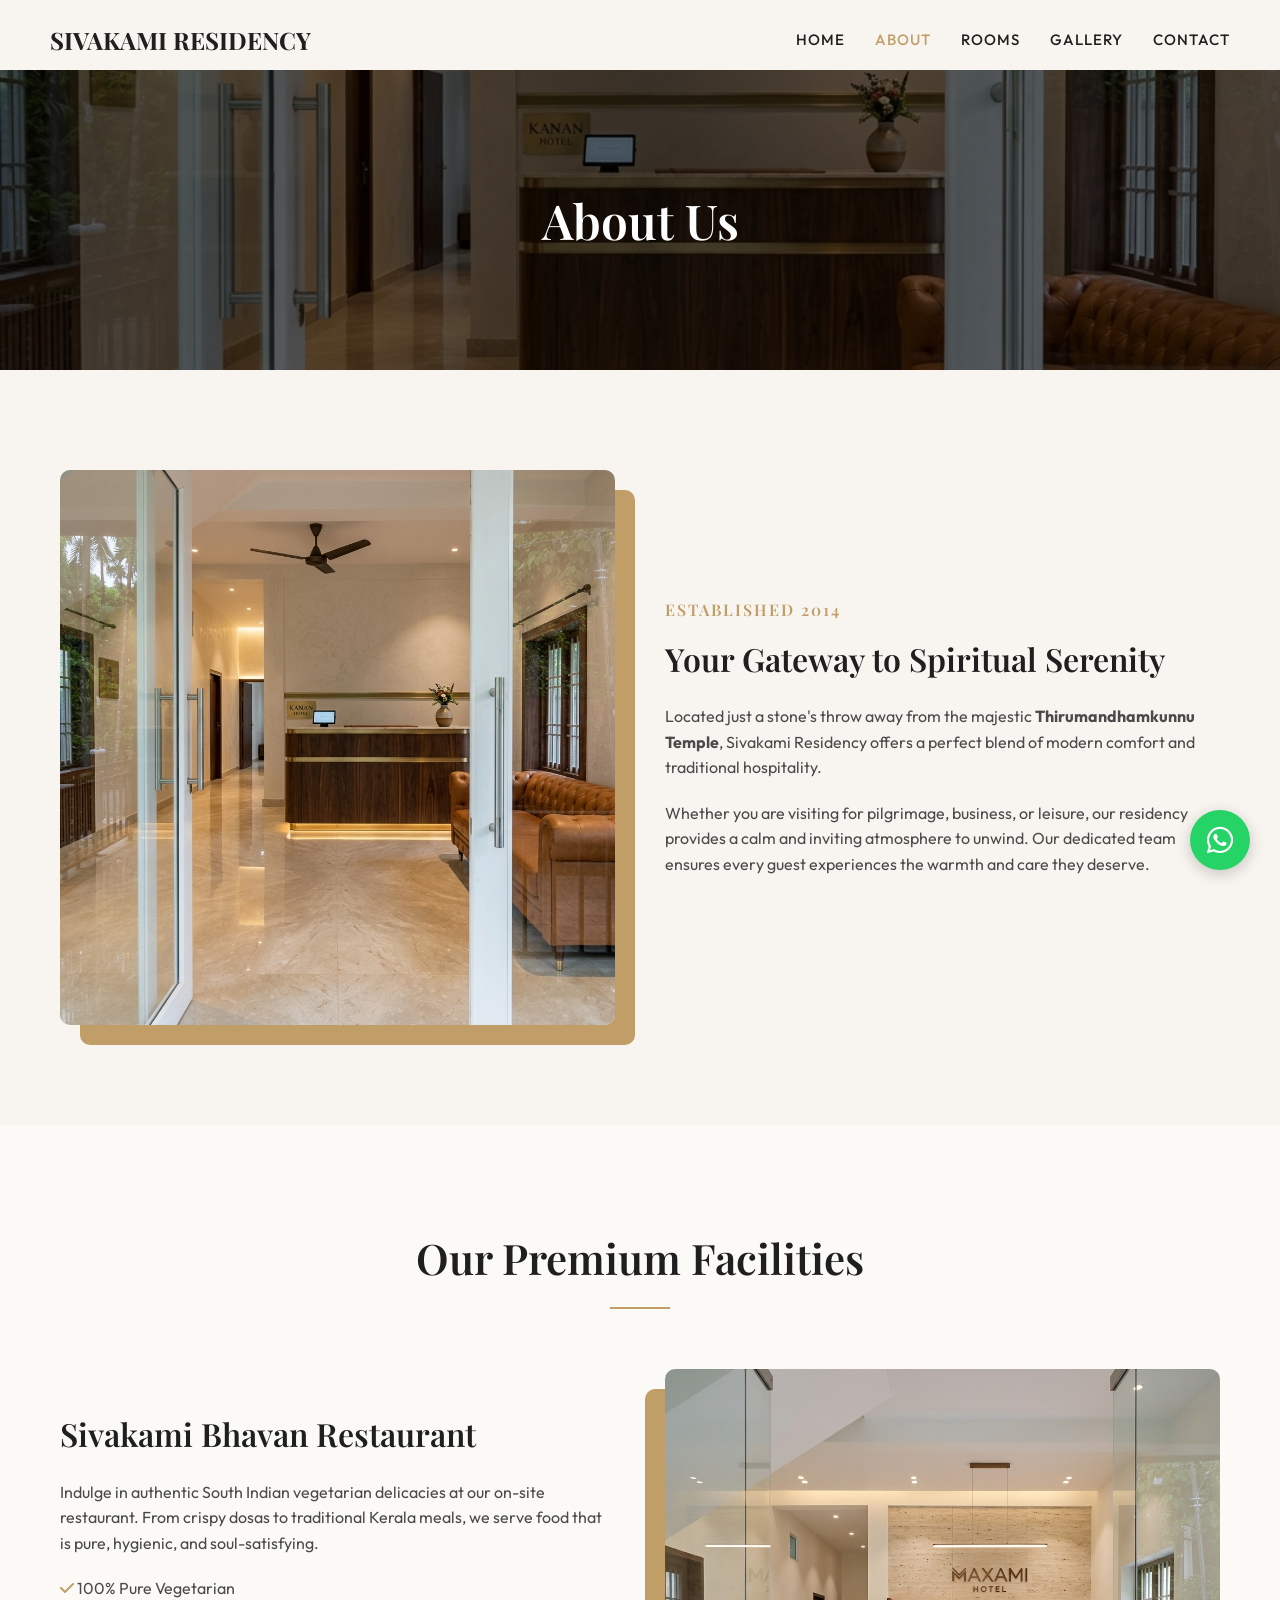
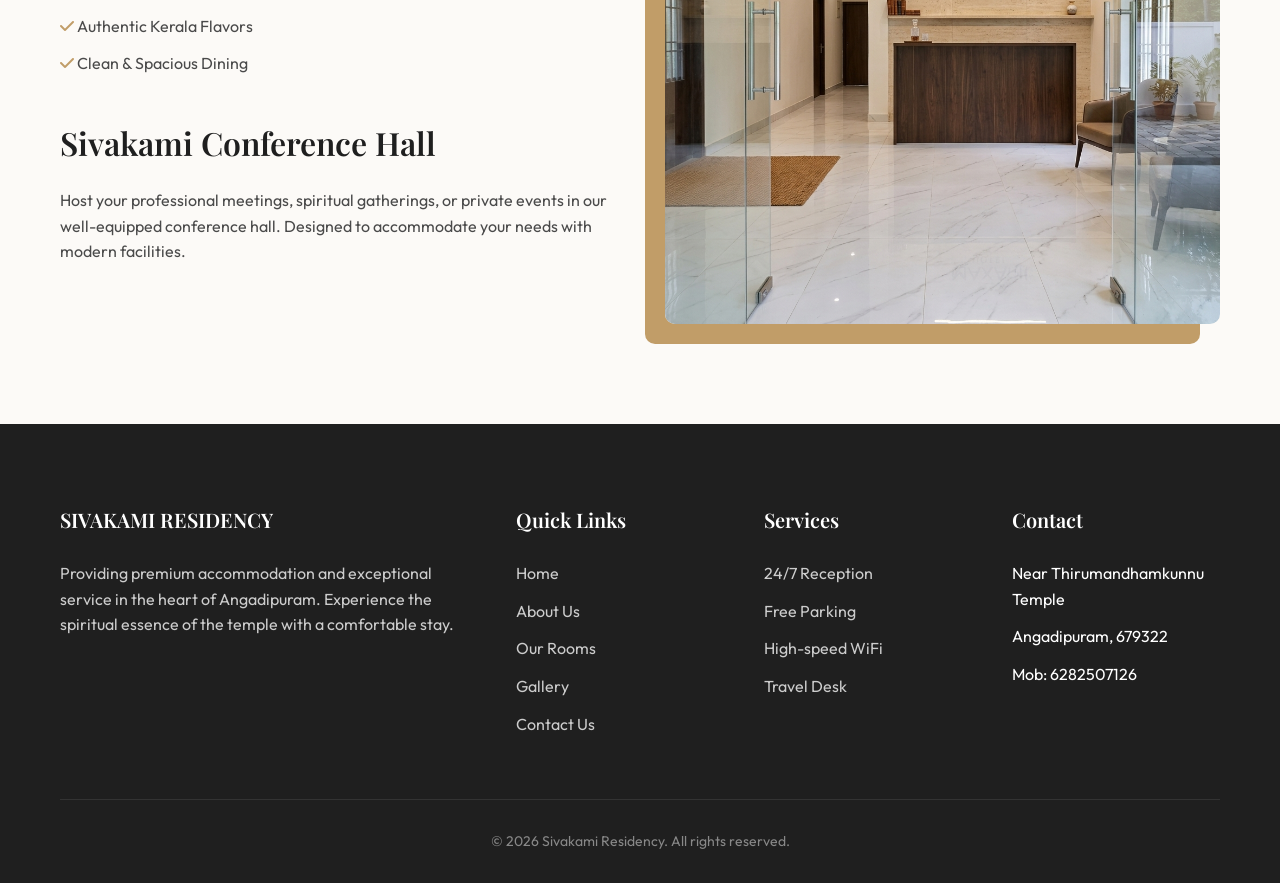
==== about.html @ 42673517 "File Upload" ====
<!DOCTYPE html>
<html lang="en">
<head>
    <meta charset="UTF-8">
    <meta name="viewport" content="width=device-width, initial-scale=1.0">
    <title>About Us | Sivakami Residency Angadipuram</title>
    <meta name="description" content="Learn about Sivakami Residency, our history since 2014, and our commitment to providing a peaceful stay near Thirumandhamkunnu Temple.">
    <link rel="canonical" href="https://sivakamiresidency.com/about.html">
    <link rel="preconnect" href="https://fonts.googleapis.com">
    <link rel="preconnect" href="https://fonts.gstatic.com" crossorigin>
    <link rel="stylesheet" href="css/style.css">
    <link rel="stylesheet" href="https://cdnjs.cloudflare.com/ajax/libs/font-awesome/6.4.0/css/all.min.css" integrity="sha512-iecdLmaskl7CVkqkXNQ/ZH/XLlvWZOJyj7Yy7tcenmpD1ypASozpmT/E0iPtmFIB46ZmdtAc9eNBvH0H/ZpiBw==" crossorigin="anonymous" referrerpolicy="no-referrer" />
</head>
<body>

    <!-- Floating WhatsApp -->
    <a href="https://wa.me/916282507126" class="whatsapp-float" target="_blank" rel="noopener" aria-label="Chat with us on WhatsApp">
        <i class="fa-brands fa-whatsapp" aria-hidden="true"></i>
    </a>

    <!-- Navbar -->
    <nav id="navbar" class="scrolled">
        <a href="index.html" class="logo" style="color: var(--secondary);">SIVAKAMI RESIDENCY</a>
        <ul class="nav-links">
            <li><a href="index.html" style="color: var(--secondary);">Home</a></li>
            <li><a href="about.html" class="active" style="color: var(--secondary);">About</a></li>
            <li><a href="rooms.html" style="color: var(--secondary);">Rooms</a></li>
            <li><a href="gallery.html" style="color: var(--secondary);">Gallery</a></li>
            <li><a href="contact.html" style="color: var(--secondary);">Contact</a></li>
        </ul>
        <button class="mobile-toggle" id="mobile-toggle" aria-label="Toggle Navigation Menu" style="color: var(--secondary);">
            <i class="fa-solid fa-bars" aria-hidden="true"></i>
        </button>
    </nav>

    <!-- Page Banner -->
    <div style="height: 300px; background: linear-gradient(rgba(0,0,0,0.6), rgba(0,0,0,0.6)), url('assets/images/reception_1.webp') center/cover; display: flex; align-items: center; justify-content: center; color: #fff; margin-top: 70px;">
        <h1 style="color: #fff; font-size: 48px;">About Us</h1>
    </div>

    <!-- About Section -->
    <section id="about">
        <div class="container">
            <div class="about-grid">
                <div class="about-image">
                    <img src="assets/images/reception_1.webp" alt="Sivakami Residency Reception">
                </div>
                <div class="about-text">
                    <p class="serif" style="color: var(--primary); letter-spacing: 2px; margin-bottom: 10px;">ESTABLISHED 2014</p>
                    <h3>Your Gateway to Spiritual Serenity</h3>
                    <p>Located just a stone's throw away from the majestic <strong>Thirumandhamkunnu Temple</strong>,
                        Sivakami Residency offers a perfect blend of modern comfort and traditional hospitality.</p>
                    <p>Whether you are visiting for pilgrimage, business, or leisure, our residency provides a calm and
                        inviting atmosphere to unwind. Our dedicated team ensures every guest experiences the warmth and
                        care they deserve.</p>
                </div>
            </div>
        </div>
    </section>

    <!-- Facilities Section -->
    <section id="facilities" style="background-color: #fcfaf7;">
        <div class="container">
            <div class="section-title">
                <h2>Our Premium Facilities</h2>
                <div class="divider"></div>
            </div>
            <div class="about-grid" style="margin-top: 40px;">
                <div class="about-text">
                    <h3>Sivakami Bhavan Restaurant</h3>
                    <p>Indulge in authentic South Indian vegetarian delicacies at our on-site restaurant. From crispy dosas to traditional Kerala meals, we serve food that is pure, hygienic, and soul-satisfying.</p>
                    <ul class="footer-links" style="color: var(--text); margin-bottom: 20px;">
                        <li><i class="fa-solid fa-check" style="color: var(--primary);"></i> 100% Pure Vegetarian</li>
                        <li><i class="fa-solid fa-check" style="color: var(--primary);"></i> Authentic Kerala Flavors</li>
                        <li><i class="fa-solid fa-check" style="color: var(--primary);"></i> Clean & Spacious Dining</li>
                    </ul>
                    
                    <h3 style="margin-top: 40px;">Sivakami Conference Hall</h3>
                    <p>Host your professional meetings, spiritual gatherings, or private events in our well-equipped conference hall. Designed to accommodate your needs with modern facilities.</p>
                </div>
                <div class="about-image">
                    <img src="assets/images/reception_2.webp" alt="Dining and Events at Sivakami" loading="lazy" style="box-shadow: -20px 20px 0 var(--primary);">
                </div>
            </div>
        </div>
    </section>

    <!-- Footer -->
    <footer>
        <div class="container">
            <div class="footer-grid">
                <div class="footer-col">
                    <h4 class="serif">SIVAKAMI RESIDENCY</h4>
                    <p>Providing premium accommodation and exceptional service in the heart of Angadipuram. Experience
                        the spiritual essence of the temple with a comfortable stay.</p>
                </div>
                <div class="footer-col">
                    <h4>Quick Links</h4>
                    <ul class="footer-links">
                        <li><a href="index.html">Home</a></li>
                        <li><a href="about.html">About Us</a></li>
                        <li><a href="rooms.html">Our Rooms</a></li>
                        <li><a href="gallery.html">Gallery</a></li>
                        <li><a href="contact.html">Contact Us</a></li>
                    </ul>
                </div>
                <div class="footer-col">
                    <h4>Services</h4>
                    <ul class="footer-links">
                        <li><a href="#">24/7 Reception</a></li>
                        <li><a href="#">Free Parking</a></li>
                        <li><a href="#">High-speed WiFi</a></li>
                        <li><a href="#">Travel Desk</a></li>
                    </ul>
                </div>
                <div class="footer-col">
                    <h4>Contact</h4>
                    <ul class="footer-links">
                        <li>Near Thirumandhamkunnu Temple</li>
                        <li>Angadipuram, 679322</li>
                        <li>Mob: 6282507126</li>
                    </ul>
                </div>
            </div>
            <div class="footer-bottom">
                <p>&copy; 2026 Sivakami Residency. All rights reserved.</p>
            </div>
        </div>
    </footer>

    <script src="js/main.js"></script>
</body>
</html>
---- css/style.css ----
@import url('https://fonts.googleapis.com/css2?family=Playfair+Display:wght@400;600;700&family=Outfit:wght@300;400;500;600&display=swap');

:root {
    --primary: #C19D68;
    --primary-dark: #A6824D;
    --secondary: #1F1F1F;
    --text: #4A4A4A;
    --text-light: #888888;
    --bg: #F8F5F0;
    --white: #FFFFFF;
    --transition: all 0.3s ease;
    --header-height: 80px;
}

.whatsapp-float {
    position: fixed;
    bottom: 30px;
    right: 30px;
    width: 60px;
    height: 60px;
    background-color: #25d366;
    color: #fff;
    border-radius: 50%;
    display: flex;
    align-items: center;
    justify-content: center;
    font-size: 30px;
    box-shadow: 0 4px 15px rgba(0,0,0,0.2);
    z-index: 1001;
    transition: var(--transition);
}

.whatsapp-float:hover {
    transform: scale(1.1);
    background-color: #128c7e;
}

* {
    margin: 0;
    padding: 0;
    box-sizing: border-box;
}

html {
    scroll-behavior: smooth;
}

body {
    font-family: 'Outfit', sans-serif;
    color: var(--text);
    background-color: var(--bg);
    line-height: 1.6;
    overflow-x: hidden;
}

h1, h2, h3, h4, .serif {
    font-family: 'Playfair Display', serif;
    color: var(--secondary);
    font-weight: 600;
}

a {
    text-decoration: none;
    color: inherit;
    transition: var(--transition);
}

ul {
    list-style: none;
}

img {
    max-width: 100%;
    height: auto;
    display: block;
}

.container {
    max-width: 1200px;
    margin: 0 auto;
    padding: 0 20px;
}

.btn {
    display: inline-block;
    padding: 12px 30px;
    background-color: var(--primary);
    color: var(--white);
    font-weight: 500;
    border: none;
    cursor: pointer;
    transition: var(--transition);
    text-transform: uppercase;
    letter-spacing: 1px;
    font-size: 14px;
}

.btn:hover {
    background-color: var(--primary-dark);
    transform: translateY(-2px);
}

.btn-outline {
    background-color: transparent;
    border: 1px solid var(--primary);
    color: var(--primary);
}

.btn-outline:hover {
    background-color: var(--primary);
    color: var(--white);
}

/* Navbar */
nav {
    position: fixed;
    top: 0;
    left: 0;
    width: 100%;
    height: var(--header-height);
    display: flex;
    align-items: center;
    justify-content: space-between;
    padding: 0 50px;
    z-index: 1000;
    transition: var(--transition);
}

nav.scrolled {
    background-color: rgba(255, 255, 255, 0.95);
    backdrop-filter: blur(10px);
    box-shadow: 0 5px 20px rgba(0,0,0,0.1);
    height: 70px;
}

.logo {
    font-size: 24px;
    font-weight: 700;
    color: var(--white);
    font-family: 'Playfair Display', serif;
}

nav.scrolled .logo {
    color: var(--secondary);
}

.nav-links {
    display: flex;
    gap: 30px;
}

.nav-links a {
    color: var(--white);
    font-weight: 500;
    font-size: 15px;
    text-transform: uppercase;
    letter-spacing: 1px;
}

nav.scrolled .nav-links a {
    color: var(--secondary);
}

.nav-links a:hover, .nav-links a.active {
    color: var(--primary) !important;
}

.mobile-toggle {
    display: none;
    color: var(--white);
    font-size: 24px;
    cursor: pointer;
}

nav.scrolled .mobile-toggle {
    color: var(--secondary);
}

/* Hero Section */
.hero {
    height: 100vh;
    background: linear-gradient(rgba(0,0,0,0.4), rgba(0,0,0,0.4)), url('../assets/images/living_room.webp');
    background-size: cover;
    background-position: center;
    display: flex;
    align-items: center;
    justify-content: center;
    text-align: center;
    color: var(--white);
}

.hero-content h1 {
    font-size: 64px;
    color: var(--white);
    margin-bottom: 20px;
    opacity: 0;
    transform: translateY(30px);
    animation: fadeInUp 1s forwards 0.5s;
}

.hero-content p {
    font-size: 20px;
    margin-bottom: 30px;
    opacity: 0;
    transform: translateY(30px);
    animation: fadeInUp 1s forwards 0.8s;
}

.hero-btns {
    opacity: 0;
    transform: translateY(30px);
    animation: fadeInUp 1s forwards 1.1s;
}

@keyframes fadeInUp {
    to {
        opacity: 1;
        transform: translateY(0);
    }
}

/* Section Common */
section {
    padding: 100px 0;
}

.section-title {
    text-align: center;
    margin-bottom: 60px;
}

.section-title h2 {
    font-size: 42px;
    margin-bottom: 15px;
}

.section-title .divider {
    width: 60px;
    height: 2px;
    background-color: var(--primary);
    margin: 0 auto;
    transition: width 0.5s ease;
}

section:hover .section-title .divider {
    width: 120px;
}

/* About Section */
.about-grid {
    display: grid;
    grid-template-columns: 1fr 1fr;
    gap: 50px;
    align-items: center;
}

.about-text h3 {
    font-size: 32px;
    margin-bottom: 20px;
}

.about-text p {
    margin-bottom: 20px;
    color: var(--text);
}

.about-image img {
    border-radius: 10px;
    box-shadow: 20px 20px 0 var(--primary);
}

/* Accommodation Section */
.room-grid {
    display: grid;
    grid-template-columns: repeat(auto-fit, minmax(350px, 1fr));
    gap: 30px;
}

.room-card {
    background-color: var(--white);
    border-radius: 5px;
    overflow: hidden;
    box-shadow: 0 10px 30px rgba(0,0,0,0.05);
    transition: var(--transition);
}

.room-card:hover {
    transform: translateY(-10px);
}

.room-img {
    height: 250px;
    overflow: hidden;
}

.room-img img {
    width: 100%;
    height: 100%;
    object-fit: cover;
    transition: transform 0.5s ease;
}

.room-card:hover .room-img img {
    transform: scale(1.1);
}

.room-info {
    padding: 25px;
}

.room-info h3 {
    font-size: 24px;
    margin-bottom: 10px;
}

.room-info .price {
    color: var(--primary);
    font-weight: 600;
    font-size: 18px;
    margin-bottom: 15px;
    display: block;
}

.room-features {
    display: flex;
    gap: 15px;
    font-size: 14px;
    color: var(--text-light);
    margin-bottom: 20px;
}

/* Gallery Section */
.gallery-grid {
    display: grid;
    grid-template-columns: repeat(auto-fit, minmax(300px, 1fr));
    gap: 20px;
}

.gallery-item {
    height: 350px;
    overflow: hidden;
    border-radius: 8px;
    cursor: pointer;
    box-shadow: 0 5px 15px rgba(0,0,0,0.08);
}

.gallery-item img {
    width: 100%;
    height: 100%;
    object-fit: cover;
    transition: var(--transition);
}

.gallery-item:hover img {
    transform: scale(1.05);
    filter: brightness(0.9);
}

/* Feature specific gallery sizing removed to maintain grid uniformity */
/* .gallery-item:nth-child(1) { grid-column: span 2; } */
/* .gallery-item:nth-child(4) { grid-column: span 2; } */

/* Contact Section */
.contact-grid {
    display: grid;
    grid-template-columns: 1fr 1fr;
    gap: 50px;
}

.contact-info h3 {
    margin-bottom: 30px;
}

.info-item {
    display: flex;
    gap: 20px;
    margin-bottom: 25px;
}

.info-item i {
    color: var(--primary);
    font-size: 20px;
    margin-top: 5px;
}

.info-content h4 {
    font-family: 'Outfit', sans-serif;
    font-size: 18px;
    margin-bottom: 5px;
}

.contact-form {
    background-color: var(--white);
    padding: 40px;
    border-radius: 5px;
    box-shadow: 0 10px 40px rgba(0,0,0,0.05);
}

.form-group {
    margin-bottom: 20px;
}

.form-group input, .form-group textarea {
    width: 100%;
    padding: 12px 15px;
    border: 1px solid #ddd;
    border-radius: 4px;
    font-family: inherit;
    font-size: 15px;
}

.form-group textarea {
    height: 120px;
    resize: none;
}

/* Footer */
footer {
    background-color: var(--secondary);
    color: var(--white);
    padding: 80px 0 30px;
}

.footer-grid {
    display: grid;
    grid-template-columns: 2fr 1fr 1fr 1fr;
    gap: 40px;
    margin-bottom: 50px;
}

.footer-col h4 {
    color: var(--white);
    font-size: 20px;
    margin-bottom: 25px;
}

.footer-col p {
    color: #ccc;
    margin-bottom: 20px;
}

.footer-links li {
    margin-bottom: 12px;
}

.footer-links a {
    color: #ccc;
}

.footer-links a:hover {
    color: var(--primary);
    padding-left: 5px;
}

.footer-bottom {
    border-top: 1px solid #333;
    padding-top: 30px;
    text-align: center;
    color: #888;
    font-size: 14px;
}

/* Responsive */
@media (max-width: 992px) {
    .about-grid, .contact-grid {
        grid-template-columns: 1fr;
    }
    .footer-grid {
        grid-template-columns: 1fr 1fr;
    }
    .hero-content h1 {
        font-size: 48px;
    }
}

@media (max-width: 768px) {
    section {
        padding: 60px 0;
    }
    .section-title h2 {
        font-size: 32px;
    }
    nav {
        padding: 0 20px;
        background-color: rgba(255, 255, 255, 0.95);
        backdrop-filter: blur(5px);
        height: 60px;
    }
    .logo {
        color: var(--secondary);
        font-size: 18px;
    }
    .nav-links {
        display: none;
    }
    .mobile-toggle {
        display: block;
        color: var(--secondary);
    }
    .gallery-grid {
        grid-template-columns: 1fr;
    }
    .room-card {
        margin-bottom: 20px;
    }
    .room-info {
        padding: 20px;
    }
}
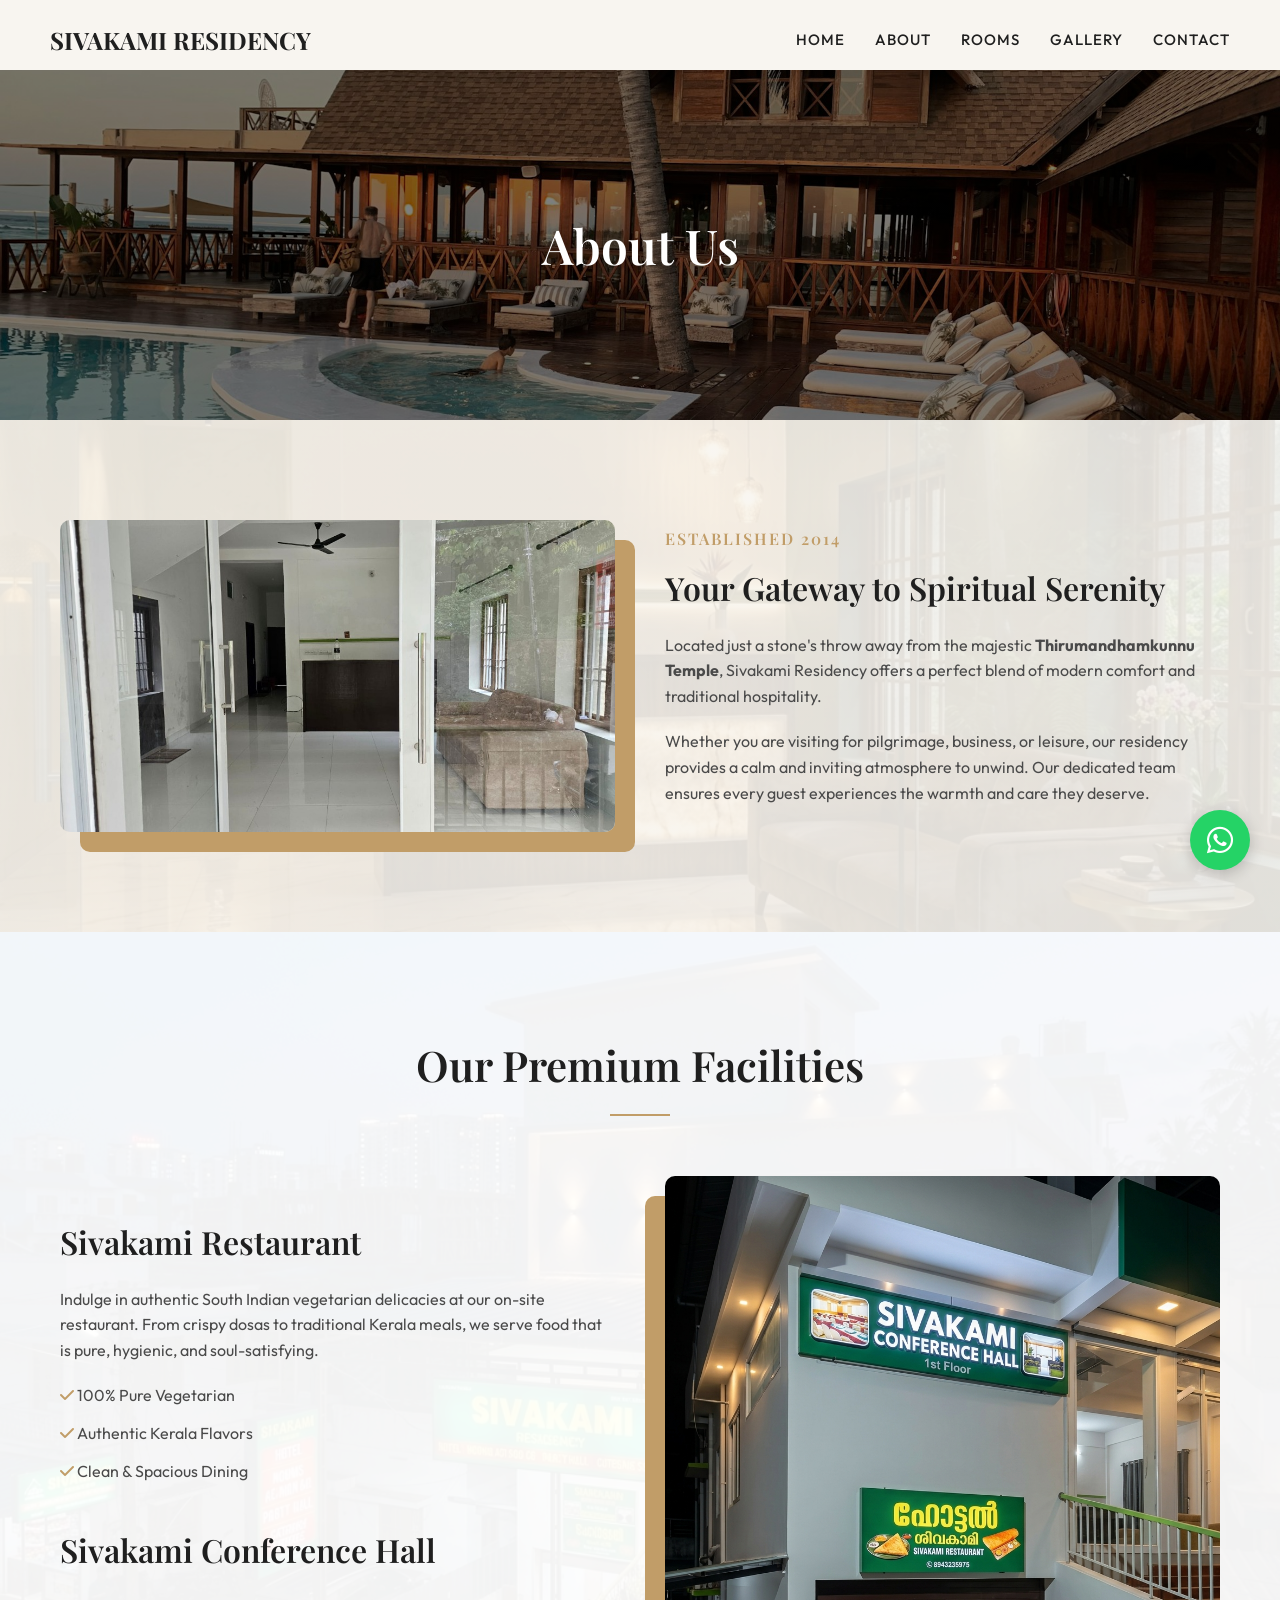
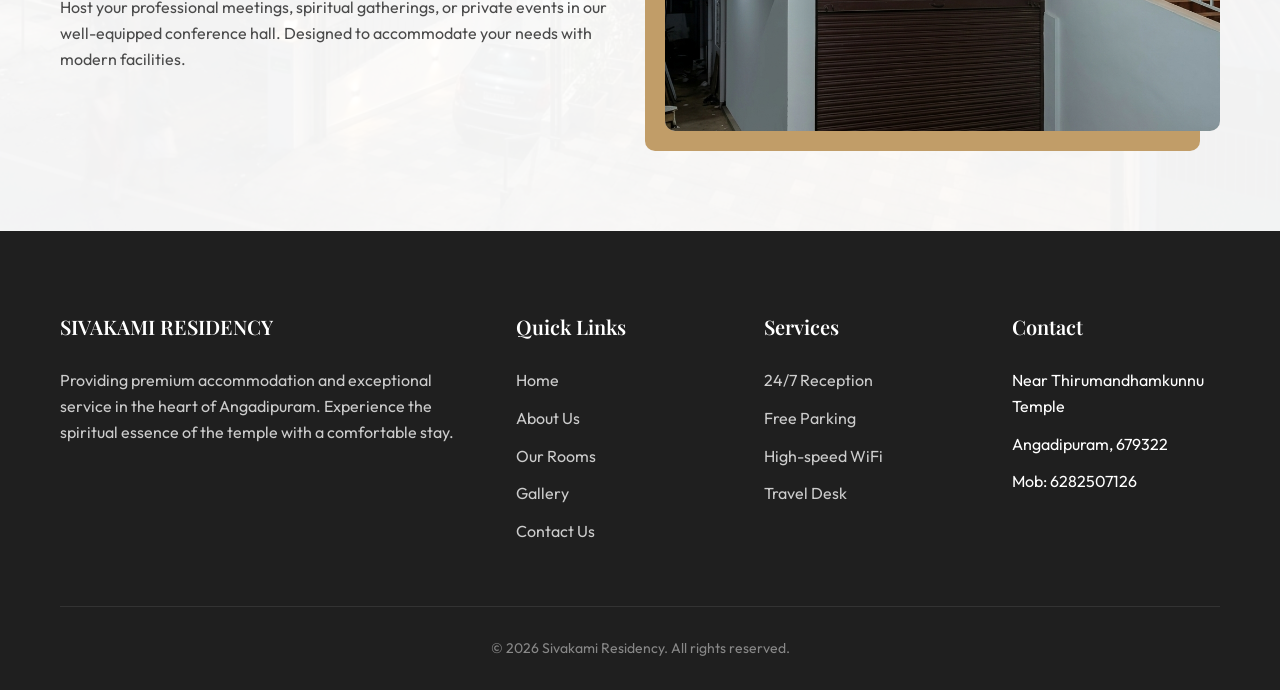
==== commit e35095a3: "Update photos" ====
--- a/about.html
+++ b/about.html
@@ -6,6 +6,14 @@
     <title>About Us | Sivakami Residency Angadipuram</title>
     <meta name="description" content="Learn about Sivakami Residency, our history since 2014, and our commitment to providing a peaceful stay near Thirumandhamkunnu Temple.">
     <link rel="canonical" href="https://sivakamiresidency.com/about.html">
+    
+    <!-- Open Graph / Facebook -->
+    <meta property="og:type" content="website">
+    <meta property="og:url" content="https://sivakamiresidency.com/about.html">
+    <meta property="og:title" content="About Us | Sivakami Residency Angadipuram">
+    <meta property="og:description" content="Learn about Sivakami Residency, our history since 2014, and our commitment to providing a peaceful stay near Thirumandhamkunnu Temple.">
+    <meta property="og:image" content="https://sivakamiresidency.com/assets/images/original_reception.webp">
+
     <link rel="preconnect" href="https://fonts.googleapis.com">
     <link rel="preconnect" href="https://fonts.gstatic.com" crossorigin>
     <link rel="stylesheet" href="css/style.css">
@@ -18,8 +26,10 @@
         <i class="fa-brands fa-whatsapp" aria-hidden="true"></i>
     </a>
 
+    <!-- Floating Social Links (Left) -->
+
     <!-- Navbar -->
-    <nav id="navbar" class="scrolled">
+    <nav id="navbar">
         <a href="index.html" class="logo" style="color: var(--secondary);">SIVAKAMI RESIDENCY</a>
         <ul class="nav-links">
             <li><a href="index.html" style="color: var(--secondary);">Home</a></li>
@@ -34,16 +44,16 @@
     </nav>
 
     <!-- Page Banner -->
-    <div style="height: 300px; background: linear-gradient(rgba(0,0,0,0.6), rgba(0,0,0,0.6)), url('assets/images/reception_1.webp') center/cover; display: flex; align-items: center; justify-content: center; color: #fff; margin-top: 70px;">
-        <h1 style="color: #fff; font-size: 48px;">About Us</h1>
+    <div style="height: 350px; background: linear-gradient(rgba(0,0,0,0.5), rgba(0,0,0,0.5)), url('assets/images/header_about.webp') center/cover; display: flex; align-items: center; justify-content: center; color: #fff; margin-top: 70px;">
+        <h1 style="color: #fff; font-size: 48px; text-shadow: 2px 2px 10px rgba(0,0,0,0.3);">About Us</h1>
     </div>
 
     <!-- About Section -->
-    <section id="about">
+    <section id="about" style="background: linear-gradient(rgba(248, 245, 240, 0.9), rgba(248, 245, 240, 0.9)), url('assets/images/gallery_6.webp') center/cover fixed;">
         <div class="container">
             <div class="about-grid">
                 <div class="about-image">
-                    <img src="assets/images/reception_1.webp" alt="Sivakami Residency Reception">
+                    <img src="assets/images/original_reception.webp" alt="Sivakami Residency Reception" style="box-shadow: 20px 20px 0 var(--primary);">
                 </div>
                 <div class="about-text">
                     <p class="serif" style="color: var(--primary); letter-spacing: 2px; margin-bottom: 10px;">ESTABLISHED 2014</p>
@@ -59,7 +69,7 @@
     </section>
 
     <!-- Facilities Section -->
-    <section id="facilities" style="background-color: #fcfaf7;">
+    <section id="facilities" style="background: linear-gradient(rgba(255, 255, 255, 0.95), rgba(255, 255, 255, 0.95)), url('assets/images/gallery_10.webp') center/cover fixed;">
         <div class="container">
             <div class="section-title">
                 <h2>Our Premium Facilities</h2>
@@ -67,7 +77,7 @@
             </div>
             <div class="about-grid" style="margin-top: 40px;">
                 <div class="about-text">
-                    <h3>Sivakami Bhavan Restaurant</h3>
+                    <h3>Sivakami Restaurant</h3>
                     <p>Indulge in authentic South Indian vegetarian delicacies at our on-site restaurant. From crispy dosas to traditional Kerala meals, we serve food that is pure, hygienic, and soul-satisfying.</p>
                     <ul class="footer-links" style="color: var(--text); margin-bottom: 20px;">
                         <li><i class="fa-solid fa-check" style="color: var(--primary);"></i> 100% Pure Vegetarian</li>
@@ -79,7 +89,7 @@
                     <p>Host your professional meetings, spiritual gatherings, or private events in our well-equipped conference hall. Designed to accommodate your needs with modern facilities.</p>
                 </div>
                 <div class="about-image">
-                    <img src="assets/images/reception_2.webp" alt="Dining and Events at Sivakami" loading="lazy" style="box-shadow: -20px 20px 0 var(--primary);">
+                    <img src="assets/images/gallery_3.webp" alt="Dining and Events at Sivakami" loading="lazy" style="box-shadow: -20px 20px 0 var(--primary);">
                 </div>
             </div>
         </div>
--- a/css/style.css
+++ b/css/style.css
@@ -127,7 +127,7 @@
 }
 
 nav.scrolled {
-    background-color: rgba(255, 255, 255, 0.95);
+    background-color: rgba(255, 255, 255, 0.98);
     backdrop-filter: blur(10px);
     box-shadow: 0 5px 20px rgba(0,0,0,0.1);
     height: 70px;
@@ -162,7 +162,7 @@
 }
 
 .nav-links a:hover, .nav-links a.active {
-    color: var(--primary) !important;
+    color: var(--primary);
 }
 
 .mobile-toggle {
@@ -460,16 +460,14 @@
     font-size: 14px;
 }
 
-/* Responsive */
+/* Responsive Design */
 @media (max-width: 992px) {
-    .about-grid, .contact-grid {
-        grid-template-columns: 1fr;
-    }
+    .hero-content h1 {
+        font-size: 48px;
+    }
+    
     .footer-grid {
         grid-template-columns: 1fr 1fr;
-    }
-    .hero-content h1 {
-        font-size: 48px;
     }
 }
 
@@ -477,33 +475,105 @@
     section {
         padding: 60px 0;
     }
+
+    .container {
+        padding: 0 20px;
+    }
+
     .section-title h2 {
-        font-size: 32px;
-    }
+        font-size: 30px;
+    }
+
+    .hero-content h1 {
+        font-size: 36px;
+    }
+
+    .hero-content p {
+        font-size: 16px;
+    }
+
+    /* Navbar Mobile Styles */
     nav {
         padding: 0 20px;
-        background-color: rgba(255, 255, 255, 0.95);
-        backdrop-filter: blur(5px);
         height: 60px;
     }
+
+    nav.scrolled {
+        background-color: rgba(255, 255, 255, 0.98);
+        backdrop-filter: blur(10px);
+        box-shadow: 0 2px 10px rgba(0,0,0,0.1);
+    }
+
     .logo {
-        color: var(--secondary);
+        color: var(--secondary) !important;
         font-size: 18px;
     }
+
     .nav-links {
-        display: none;
-    }
+        display: none; /* Hidden by default on mobile */
+        flex-direction: column;
+        position: absolute;
+        top: 100%;
+        left: 0;
+        width: 100%;
+        background-color: rgba(255, 255, 255, 0.98);
+        backdrop-filter: blur(10px);
+        padding: 30px 20px;
+        box-shadow: 0 15px 30px rgba(0,0,0,0.1);
+    }
+
+    .nav-links.active {
+        display: flex; /* Shown when active */
+    }
+
+    .nav-links a {
+        color: var(--secondary) !important;
+        padding: 15px 0;
+        border-bottom: 1px solid rgba(0,0,0,0.05);
+        width: 100%;
+    }
+
     .mobile-toggle {
         display: block;
-        color: var(--secondary);
-    }
-    .gallery-grid {
+        color: var(--secondary) !important;
+    }
+
+    /* Grid Stacking */
+    .about-grid, .contact-grid, .room-grid, .gallery-grid {
+        grid-template-columns: 1fr !important;
+        gap: 30px;
+    }
+
+    .room-img {
+        height: 200px;
+    }
+
+    .gallery-item {
+        height: 300px;
+    }
+
+
+    .whatsapp-float {
+        width: 50px;
+        height: 50px;
+        bottom: 20px;
+        right: 20px;
+        font-size: 24px;
+    }
+
+    .footer-grid {
         grid-template-columns: 1fr;
-    }
-    .room-card {
-        margin-bottom: 20px;
-    }
-    .room-info {
-        padding: 20px;
-    }
-}
+        gap: 30px;
+    }
+}
+
+@media (max-width: 480px) {
+    .hero-content h1 {
+        font-size: 28px;
+    }
+    
+    .btn {
+        padding: 10px 20px;
+        font-size: 13px;
+    }
+}
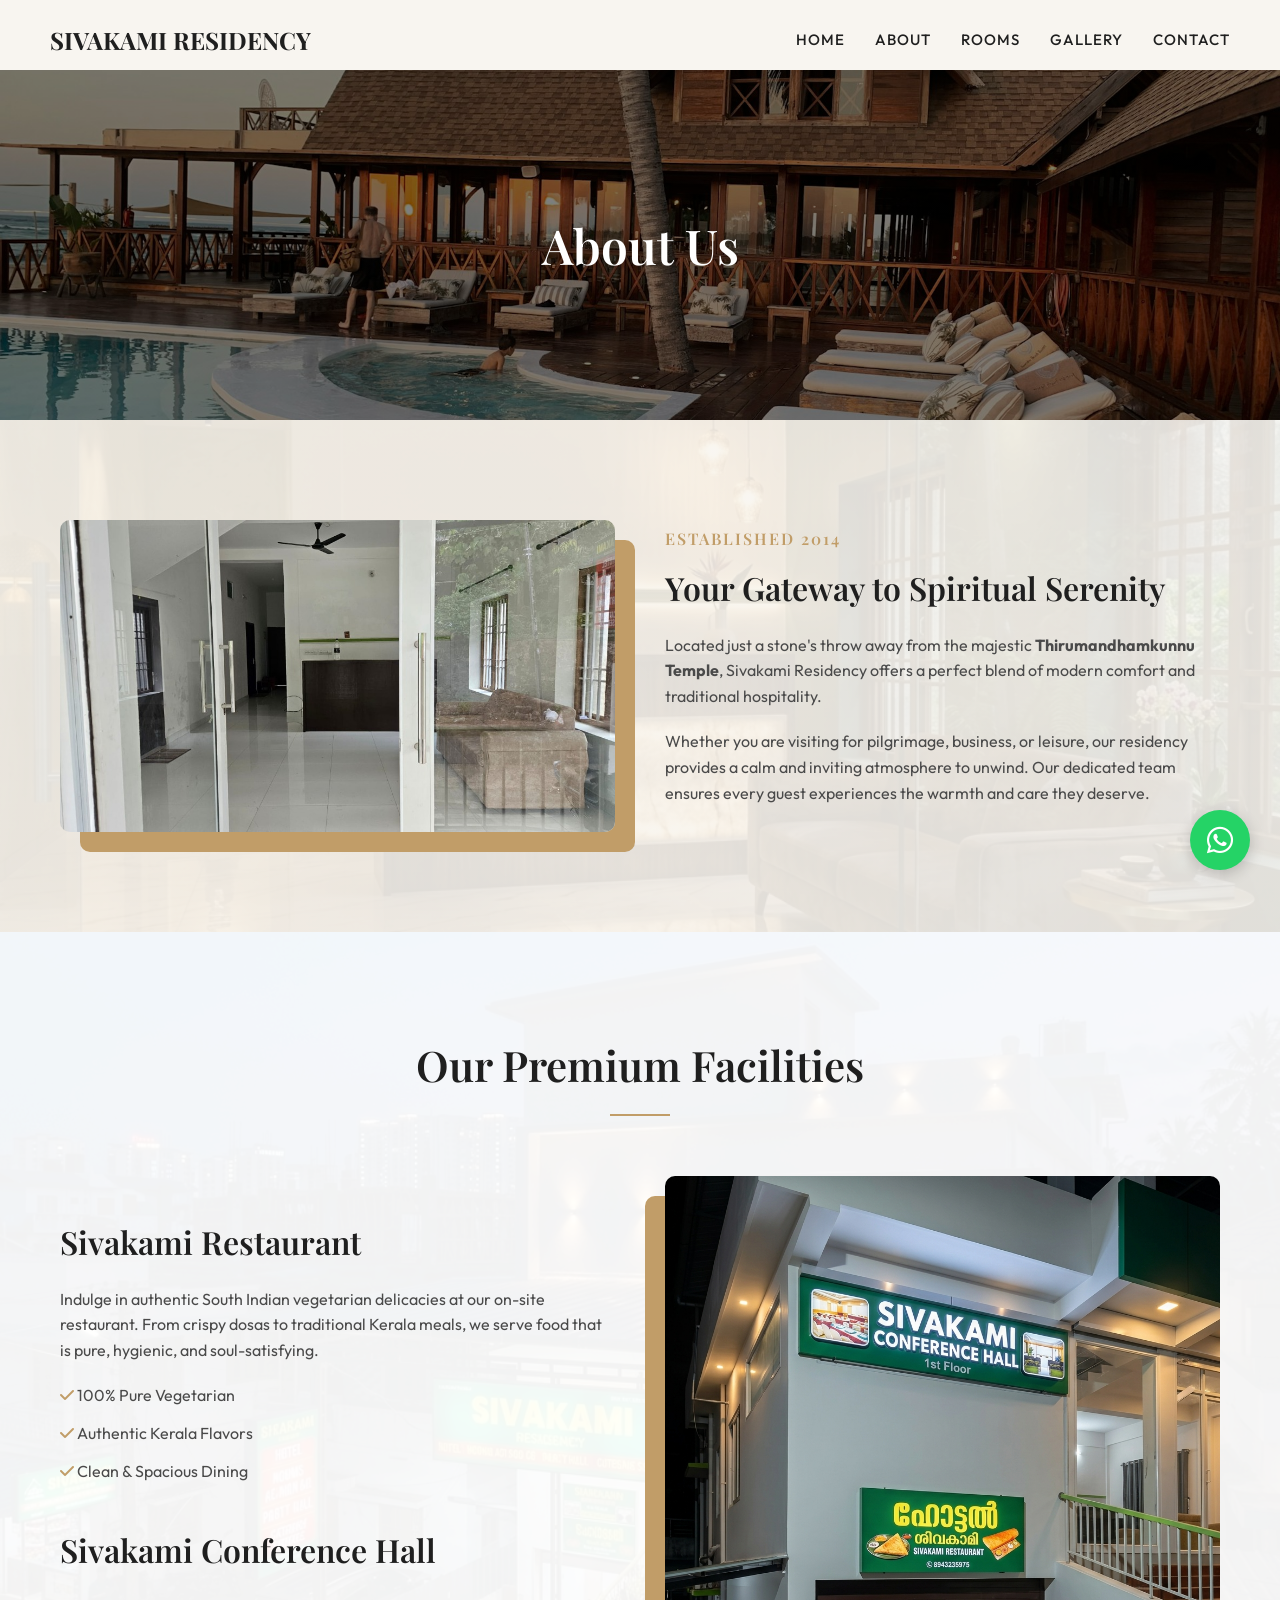
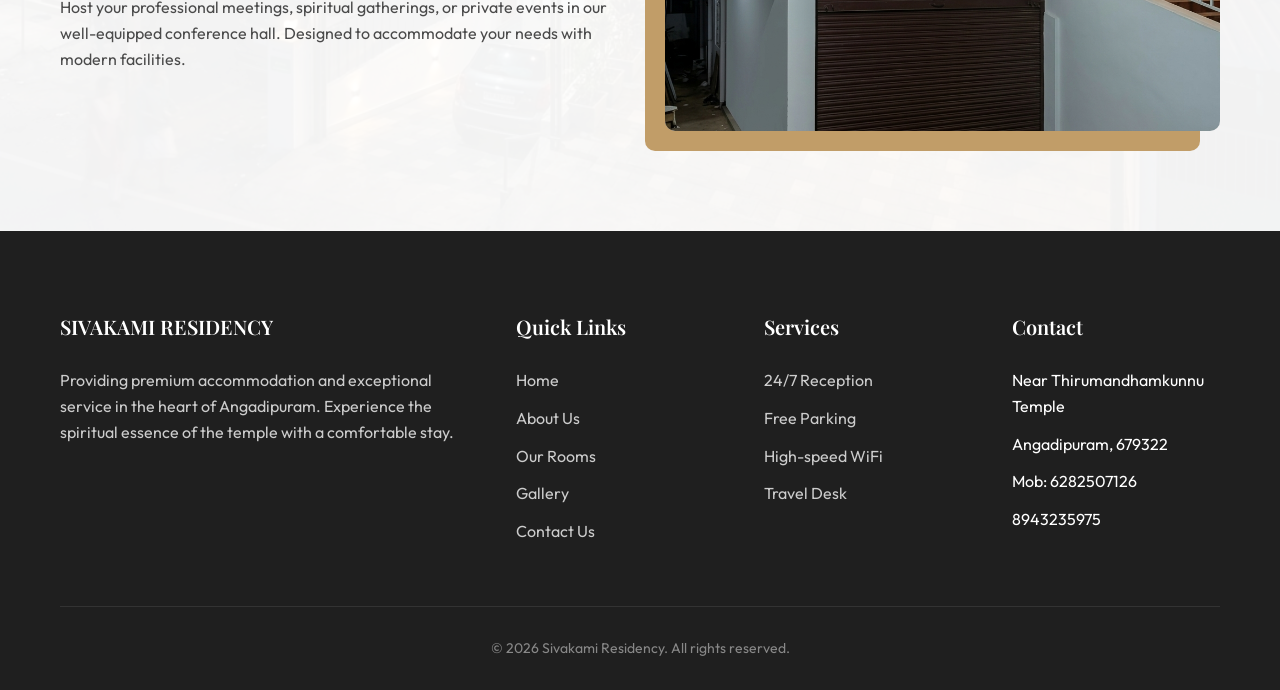
==== commit c573943d: "Mobile no added" ====
--- a/about.html
+++ b/about.html
@@ -129,6 +129,7 @@
                         <li>Near Thirumandhamkunnu Temple</li>
                         <li>Angadipuram, 679322</li>
                         <li>Mob: 6282507126</li>
+                        <li>8943235975</li>
                     </ul>
                 </div>
             </div>
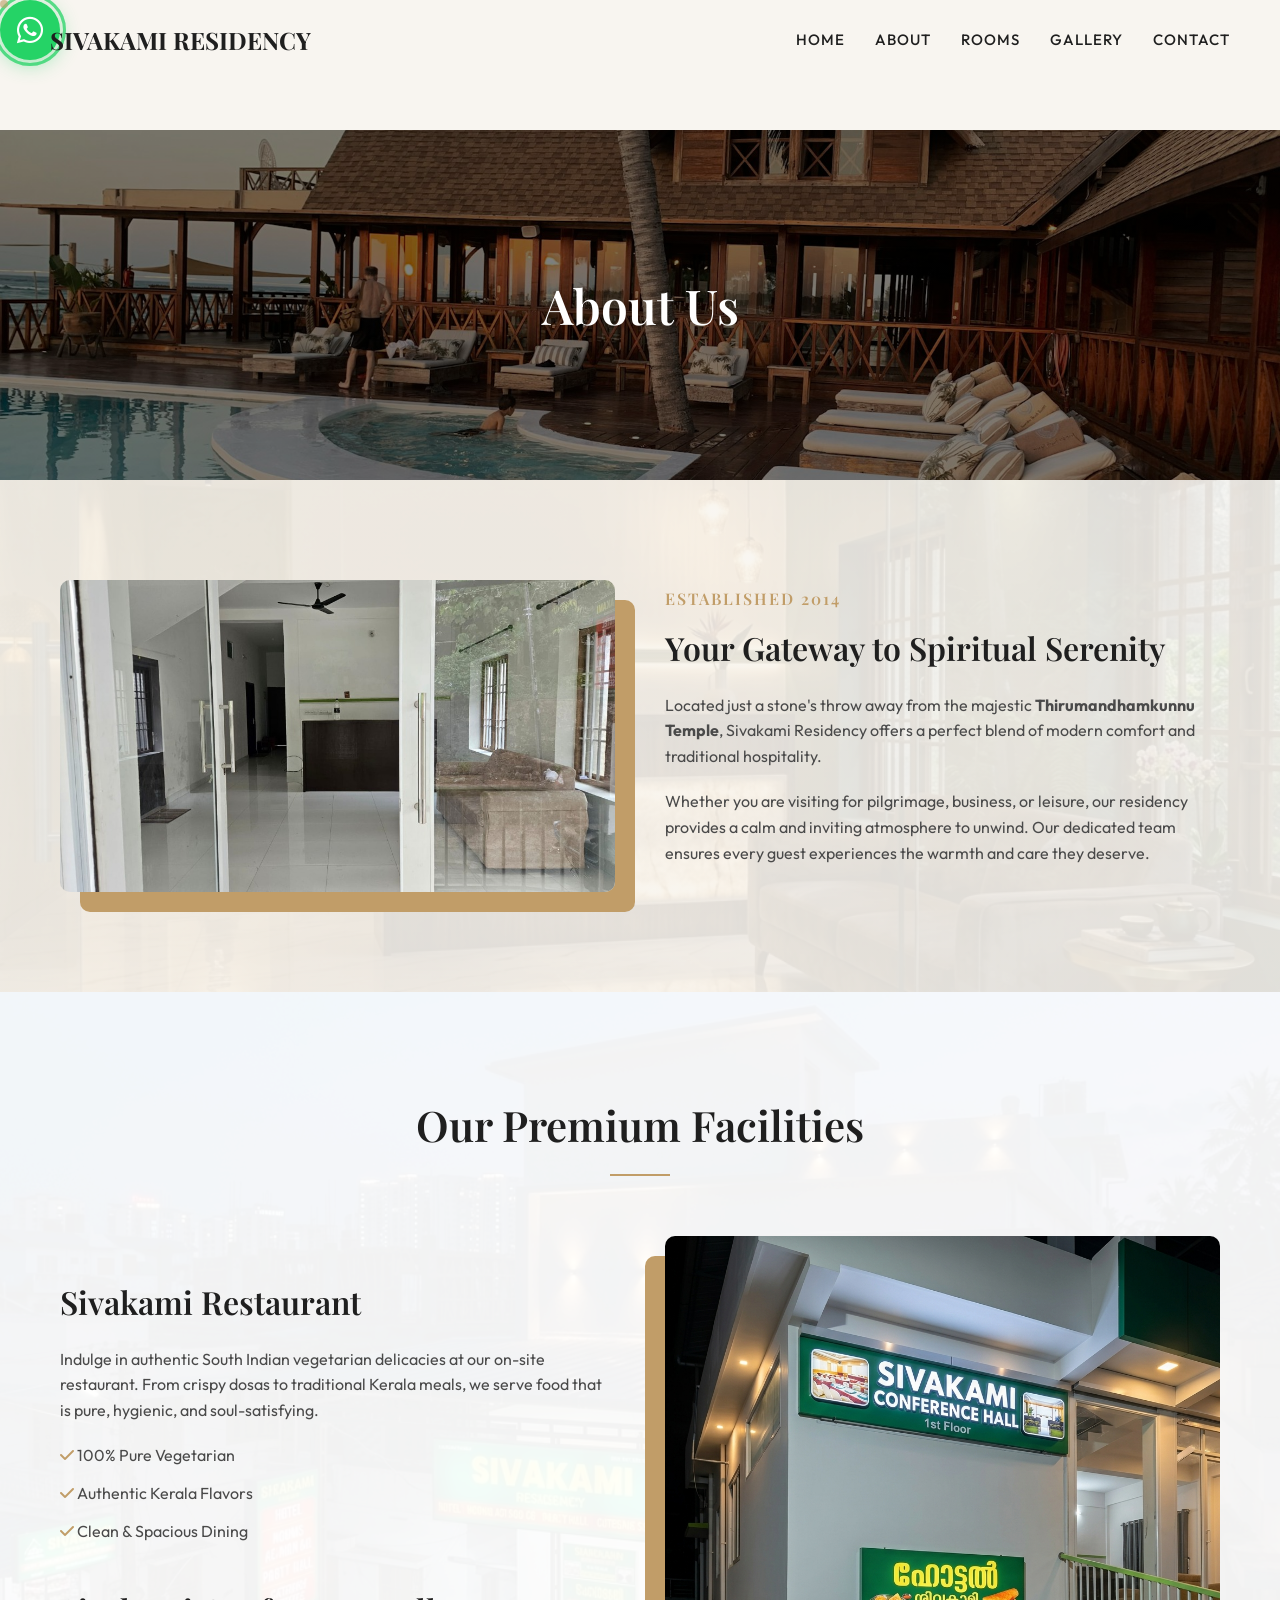
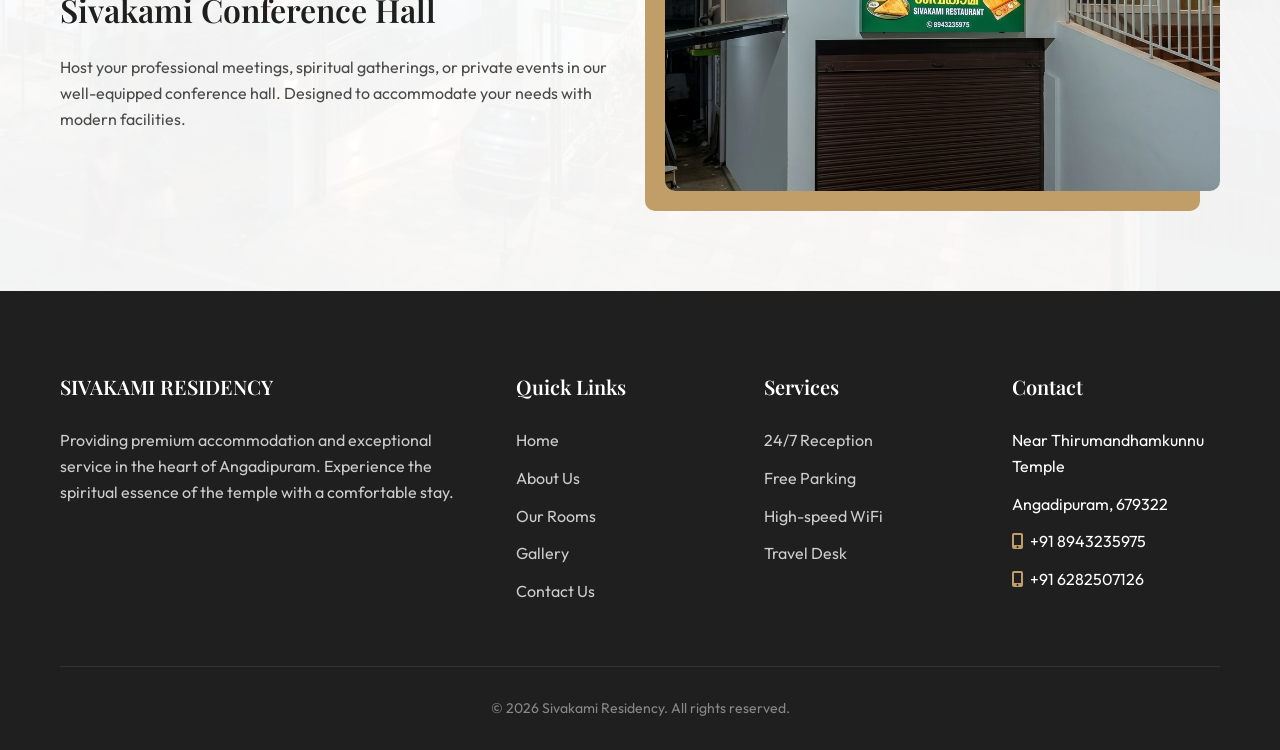
==== commit 394bc514: "no added" ====
--- a/about.html
+++ b/about.html
@@ -21,8 +21,17 @@
 </head>
 <body>
 
+    <!-- Loading Animation -->
+    <div class="loader-wrapper">
+        <div class="loader-spinner"></div>
+        <div class="loader-text">LOADING</div>
+    </div>
+
+    <!-- Custom Cursor Dot -->
+    <div class="cursor-dot"></div>
+
     <!-- Floating WhatsApp -->
-    <a href="https://wa.me/916282507126" class="whatsapp-float" target="_blank" rel="noopener" aria-label="Chat with us on WhatsApp">
+    <a href="https://wa.me/918943235975" class="whatsapp-float" target="_blank" rel="noopener" aria-label="Chat with us on WhatsApp">
         <i class="fa-brands fa-whatsapp" aria-hidden="true"></i>
     </a>
 
@@ -128,8 +137,8 @@
                     <ul class="footer-links">
                         <li>Near Thirumandhamkunnu Temple</li>
                         <li>Angadipuram, 679322</li>
-                        <li>Mob: 6282507126</li>
-                        <li>8943235975</li>
+                        <li><i class="fa-solid fa-mobile-screen-button" style="color:var(--primary);margin-right:6px;"></i>+91 8943235975</li>
+                        <li><i class="fa-solid fa-mobile-screen-button" style="color:var(--primary);margin-right:6px;"></i>+91 6282507126</li>
                     </ul>
                 </div>
             </div>
--- a/css/style.css
+++ b/css/style.css
@@ -12,10 +12,19 @@
     --header-height: 80px;
 }
 
-.whatsapp-float {
+/* ===== WhatsApp Floating Button ===== */
+.whatsapp-wrapper {
     position: fixed;
     bottom: 30px;
     right: 30px;
+    z-index: 1001;
+    display: flex;
+    align-items: center;
+    gap: 12px;
+}
+
+.whatsapp-float {
+    position: relative;
     width: 60px;
     height: 60px;
     background-color: #25d366;
@@ -25,14 +34,75 @@
     align-items: center;
     justify-content: center;
     font-size: 30px;
-    box-shadow: 0 4px 15px rgba(0,0,0,0.2);
-    z-index: 1001;
-    transition: var(--transition);
+    box-shadow: 0 4px 20px rgba(37, 211, 102, 0.45);
+    transition: transform 0.3s ease, background-color 0.3s ease, box-shadow 0.3s ease;
+    animation: wa-bounce 2.8s ease-in-out infinite;
+    flex-shrink: 0;
+}
+
+/* Pulse ring */
+.whatsapp-float::before {
+    content: '';
+    position: absolute;
+    inset: -6px;
+    border-radius: 50%;
+    border: 3px solid rgba(37, 211, 102, 0.6);
+    animation: wa-pulse 2s ease-out infinite;
+    pointer-events: none;
+}
+
+/* Second pulse ring (delayed) */
+.whatsapp-float::after {
+    content: '';
+    position: absolute;
+    inset: -6px;
+    border-radius: 50%;
+    border: 3px solid rgba(37, 211, 102, 0.35);
+    animation: wa-pulse 2s ease-out 0.6s infinite;
+    pointer-events: none;
+}
+
+/* "Contact Us" tooltip label */
+.whatsapp-label {
+    background: #25d366;
+    color: #fff;
+    font-family: 'Outfit', sans-serif;
+    font-size: 13px;
+    font-weight: 600;
+    letter-spacing: 0.5px;
+    padding: 8px 14px;
+    border-radius: 30px;
+    white-space: nowrap;
+    box-shadow: 0 4px 15px rgba(37, 211, 102, 0.4);
+    opacity: 0;
+    transform: translateX(10px);
+    transition: opacity 0.3s ease, transform 0.3s ease;
+    pointer-events: none;
+    order: -1;
+}
+
+.whatsapp-wrapper:hover .whatsapp-label {
+    opacity: 1;
+    transform: translateX(0);
 }
 
 .whatsapp-float:hover {
-    transform: scale(1.1);
+    transform: scale(1.12);
     background-color: #128c7e;
+    box-shadow: 0 6px 25px rgba(18, 140, 126, 0.55);
+    animation-play-state: paused;
+}
+
+@keyframes wa-bounce {
+    0%, 100% { transform: translateY(0); }
+    30%       { transform: translateY(-7px); }
+    60%       { transform: translateY(-3px); }
+}
+
+@keyframes wa-pulse {
+    0%   { transform: scale(1);   opacity: 0.75; }
+    70%  { transform: scale(1.5); opacity: 0; }
+    100% { transform: scale(1.5); opacity: 0; }
 }
 
 * {
@@ -553,12 +623,20 @@
     }
 
 
+    .whatsapp-wrapper {
+        bottom: 20px;
+        right: 20px;
+    }
+
     .whatsapp-float {
         width: 50px;
         height: 50px;
-        bottom: 20px;
-        right: 20px;
         font-size: 24px;
+    }
+
+    .whatsapp-label {
+        font-size: 12px;
+        padding: 6px 12px;
     }
 
     .footer-grid {
@@ -577,3 +655,119 @@
         font-size: 13px;
     }
 }
+
+/* ========== LOADING PAGE ANIMATION ========== */
+.loader-wrapper {
+    position: fixed;
+    top: 0;
+    left: 0;
+    width: 100%;
+    height: 100%;
+    background: linear-gradient(135deg, var(--bg) 0%, #ffffff 100%);
+    display: flex;
+    align-items: center;
+    justify-content: center;
+    z-index: 9999;
+    opacity: 1;
+    transition: opacity 0.6s ease-out;
+    pointer-events: none;
+}
+
+.loader-wrapper.hidden {
+    opacity: 0;
+    pointer-events: none;
+}
+
+.loader-spinner {
+    width: 80px;
+    height: 80px;
+    border: 4px solid rgba(193, 157, 104, 0.2);
+    border-top: 4px solid var(--primary);
+    border-right: 4px solid var(--primary);
+    border-radius: 50%;
+    animation: spin 1s linear infinite;
+    position: relative;
+}
+
+.loader-spinner::before {
+    content: '';
+    position: absolute;
+    width: 50px;
+    height: 50px;
+    border: 3px solid rgba(193, 157, 104, 0.1);
+    border-top: 3px solid var(--primary-dark);
+    border-radius: 50%;
+    top: 50%;
+    left: 50%;
+    transform: translate(-50%, -50%);
+    animation: spin-reverse 1.5s linear infinite;
+}
+
+.loader-text {
+    position: absolute;
+    bottom: 80px;
+    font-family: 'Playfair Display', serif;
+    font-size: 16px;
+    color: var(--primary);
+    letter-spacing: 3px;
+    animation: fadeInOut 1.5s ease-in-out infinite;
+}
+
+@keyframes spin {
+    0% { transform: rotate(0deg); }
+    100% { transform: rotate(360deg); }
+}
+
+@keyframes spin-reverse {
+    0% { transform: translate(-50%, -50%) rotate(360deg); }
+    100% { transform: translate(-50%, -50%) rotate(0deg); }
+}
+
+@keyframes fadeInOut {
+    0%, 100% { opacity: 0.3; }
+    50% { opacity: 1; }
+}
+
+/* ========== MOUSE POINTER ANIMATION ========== */
+.cursor-dot {
+    position: fixed;
+    width: 8px;
+    height: 8px;
+    background: var(--primary);
+    border-radius: 50%;
+    pointer-events: none;
+    z-index: 9998;
+    opacity: 0.6;
+    transition: opacity 0.3s ease;
+}
+
+.cursor-dot.active {
+    width: 12px;
+    height: 12px;
+    background: var(--primary-dark);
+    opacity: 1;
+    box-shadow: 0 0 10px rgba(193, 157, 104, 0.5);
+}
+
+.cursor-dot-trail {
+    position: fixed;
+    width: 4px;
+    height: 4px;
+    background: var(--primary);
+    border-radius: 50%;
+    pointer-events: none;
+    z-index: 9997;
+    opacity: 0;
+    animation: trailFade 0.8s ease-out forwards;
+}
+
+@keyframes trailFade {
+    0% {
+        opacity: 0.4;
+        transform: scale(1) translate(0, 0);
+    }
+    100% {
+        opacity: 0;
+        transform: scale(0.5) translate(0, 20px);
+    }
+}
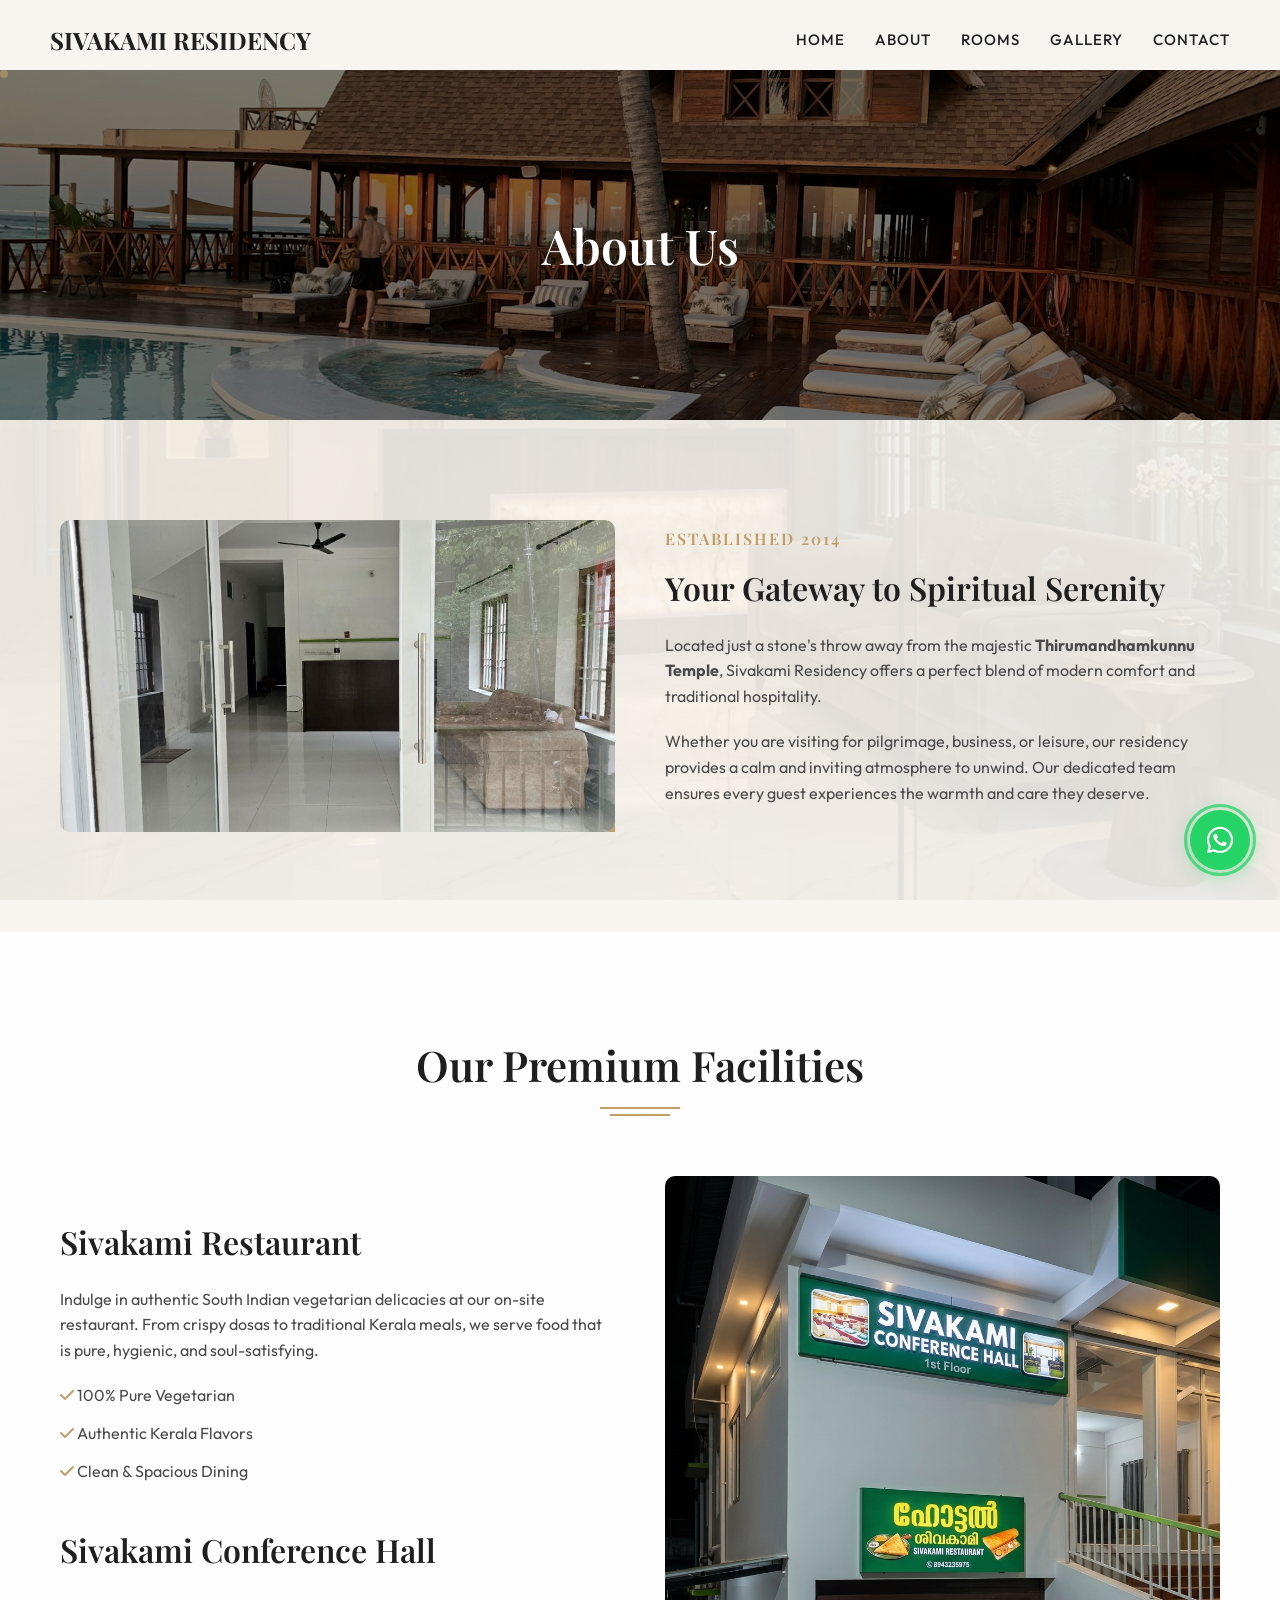
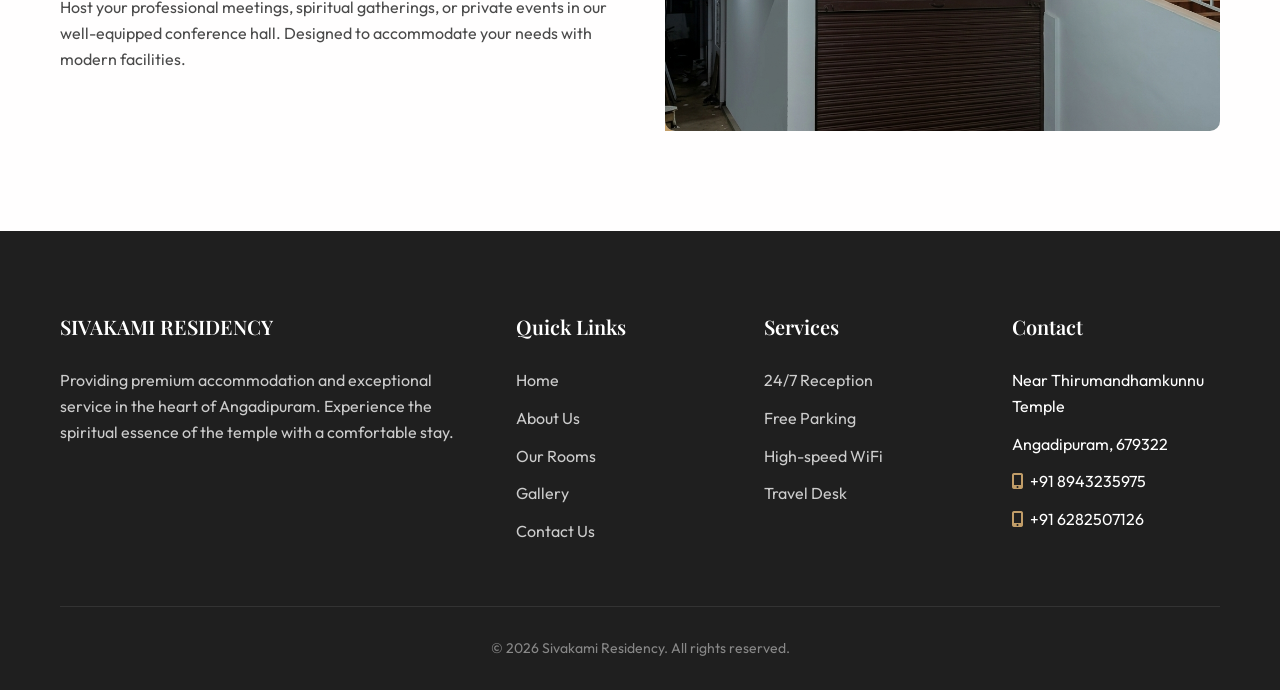
==== commit b541cd52: "updated" ====
--- a/about.html
+++ b/about.html
@@ -31,9 +31,12 @@
     <div class="cursor-dot"></div>
 
     <!-- Floating WhatsApp -->
-    <a href="https://wa.me/918943235975" class="whatsapp-float" target="_blank" rel="noopener" aria-label="Chat with us on WhatsApp">
-        <i class="fa-brands fa-whatsapp" aria-hidden="true"></i>
-    </a>
+    <div class="whatsapp-wrapper">
+        <span class="whatsapp-label">Contact Us</span>
+        <a href="https://wa.me/918943235975" class="whatsapp-float" target="_blank" rel="noopener" aria-label="Chat with us on WhatsApp">
+            <i class="fa-brands fa-whatsapp" aria-hidden="true"></i>
+        </a>
+    </div>
 
     <!-- Floating Social Links (Left) -->
 
@@ -61,10 +64,10 @@
     <section id="about" style="background: linear-gradient(rgba(248, 245, 240, 0.9), rgba(248, 245, 240, 0.9)), url('assets/images/gallery_6.webp') center/cover fixed;">
         <div class="container">
             <div class="about-grid">
-                <div class="about-image">
+                <div class="about-image reveal-img-container">
                     <img src="assets/images/original_reception.webp" alt="Sivakami Residency Reception" style="box-shadow: 20px 20px 0 var(--primary);">
                 </div>
-                <div class="about-text">
+                <div class="about-text reveal reveal-right">
                     <p class="serif" style="color: var(--primary); letter-spacing: 2px; margin-bottom: 10px;">ESTABLISHED 2014</p>
                     <h3>Your Gateway to Spiritual Serenity</h3>
                     <p>Located just a stone's throw away from the majestic <strong>Thirumandhamkunnu Temple</strong>,
@@ -80,12 +83,12 @@
     <!-- Facilities Section -->
     <section id="facilities" style="background: linear-gradient(rgba(255, 255, 255, 0.95), rgba(255, 255, 255, 0.95)), url('assets/images/gallery_10.webp') center/cover fixed;">
         <div class="container">
-            <div class="section-title">
+            <div class="section-title reveal reveal-up">
                 <h2>Our Premium Facilities</h2>
                 <div class="divider"></div>
             </div>
             <div class="about-grid" style="margin-top: 40px;">
-                <div class="about-text">
+                <div class="about-text reveal reveal-left">
                     <h3>Sivakami Restaurant</h3>
                     <p>Indulge in authentic South Indian vegetarian delicacies at our on-site restaurant. From crispy dosas to traditional Kerala meals, we serve food that is pure, hygienic, and soul-satisfying.</p>
                     <ul class="footer-links" style="color: var(--text); margin-bottom: 20px;">
@@ -97,7 +100,7 @@
                     <h3 style="margin-top: 40px;">Sivakami Conference Hall</h3>
                     <p>Host your professional meetings, spiritual gatherings, or private events in our well-equipped conference hall. Designed to accommodate your needs with modern facilities.</p>
                 </div>
-                <div class="about-image">
+                <div class="about-image reveal-img-container">
                     <img src="assets/images/gallery_3.webp" alt="Dining and Events at Sivakami" loading="lazy" style="box-shadow: -20px 20px 0 var(--primary);">
                 </div>
             </div>
--- a/css/style.css
+++ b/css/style.css
@@ -252,11 +252,13 @@
     background: linear-gradient(rgba(0,0,0,0.4), rgba(0,0,0,0.4)), url('../assets/images/living_room.webp');
     background-size: cover;
     background-position: center;
+    background-attachment: fixed; /* Parallax effect */
     display: flex;
     align-items: center;
     justify-content: center;
     text-align: center;
     color: var(--white);
+    overflow: hidden;
 }
 
 .hero-content h1 {
@@ -287,6 +289,15 @@
         opacity: 1;
         transform: translateY(0);
     }
+}
+
+@keyframes float {
+    0%, 100% { transform: translateY(0); }
+    50% { transform: translateY(-10px); }
+}
+
+.hero-content {
+    animation: float 6s ease-in-out infinite;
 }
 
 /* Section Common */
@@ -729,6 +740,7 @@
 }
 
 /* ========== MOUSE POINTER ANIMATION ========== */
+/* ========== MOUSE POINTER ANIMATION ========== */
 .cursor-dot {
     position: fixed;
     width: 8px;
@@ -771,3 +783,98 @@
         transform: scale(0.5) translate(0, 20px);
     }
 }
+
+/* ========== ADVANCED REVEAL ANIMATIONS ========== */
+.reveal {
+    opacity: 0;
+    transition: all 1s cubic-bezier(0.215, 0.61, 0.355, 1);
+}
+
+.reveal-up {
+    transform: translateY(40px);
+}
+
+.reveal-down {
+    transform: translateY(-40px);
+}
+
+.reveal-left {
+    transform: translateX(-40px);
+}
+
+.reveal-right {
+    transform: translateX(40px);
+}
+
+.reveal.active {
+    opacity: 1;
+    transform: translate(0, 0);
+}
+
+/* Staggered delay for child elements */
+.stagger-container .reveal {
+    transition-delay: calc(var(--delay) * 0.1s);
+}
+
+/* Section Title Animation */
+.section-title h2 {
+    position: relative;
+    display: inline-block;
+}
+
+.section-title h2::after {
+    content: '';
+    position: absolute;
+    bottom: -10px;
+    left: 50%;
+    width: 0;
+    height: 2px;
+    background: var(--primary);
+    transform: translateX(-50%);
+    transition: width 0.8s ease-out 0.5s;
+}
+
+.section-title.active h2::after {
+    width: 80px;
+}
+
+/* Image Reveal Effect */
+.reveal-img-container {
+    position: relative;
+    overflow: hidden;
+}
+
+.reveal-img-container::after {
+    content: '';
+    position: absolute;
+    top: 0;
+    left: 0;
+    width: 100%;
+    height: 100%;
+    background: var(--primary);
+    transform: scaleX(0);
+    transform-origin: left;
+    transition: transform 0.6s cubic-bezier(0.77, 0, 0.175, 1);
+}
+
+.reveal-img-container.active::after {
+    transform: scaleX(1);
+    transform-origin: right;
+    animation: revealImg 0.6s cubic-bezier(0.77, 0, 0.175, 1) forwards;
+}
+
+@keyframes revealImg {
+    0% { transform: scaleX(0); transform-origin: left; }
+    50% { transform: scaleX(1); transform-origin: left; }
+    51% { transform: scaleX(1); transform-origin: right; }
+    100% { transform: scaleX(0); transform-origin: right; }
+}
+
+.reveal-img-container img {
+    opacity: 0;
+    transition: opacity 0.1s 0.3s;
+}
+
+.reveal-img-container.active img {
+    opacity: 1;
+}
